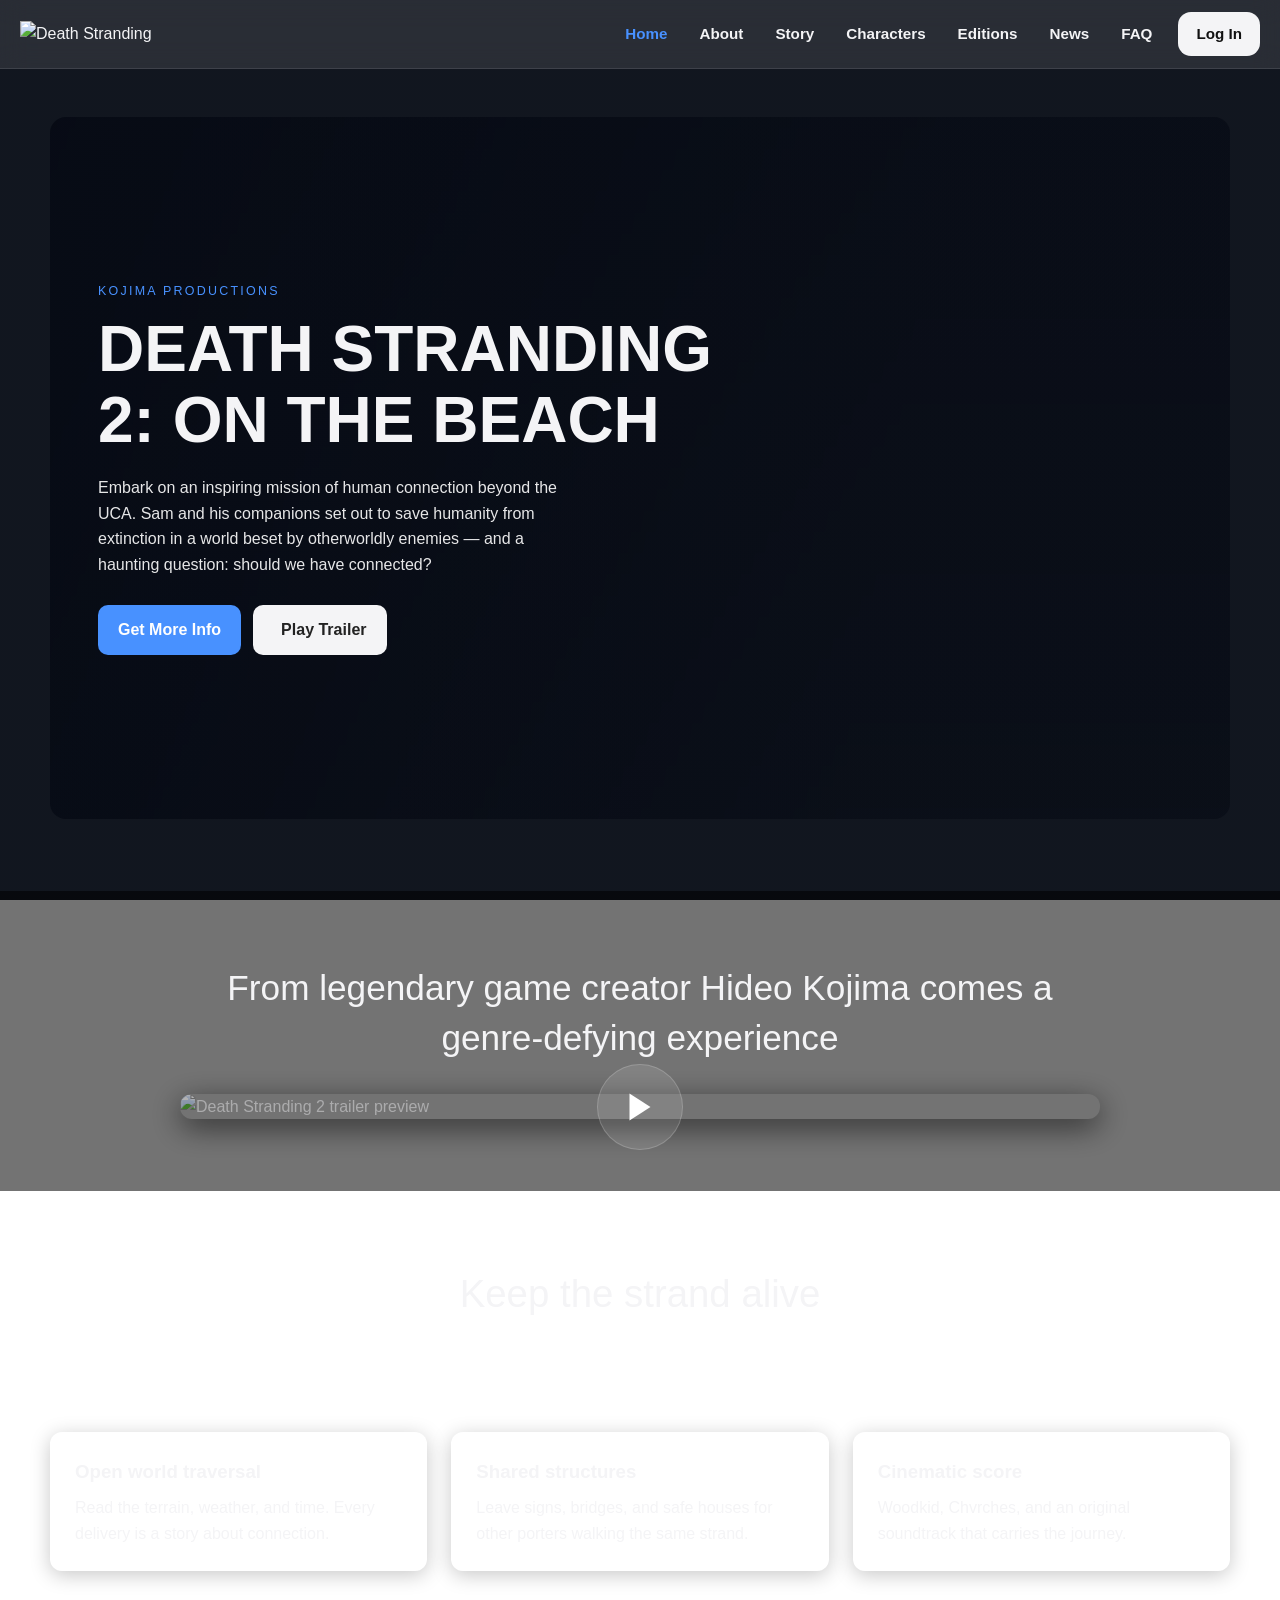
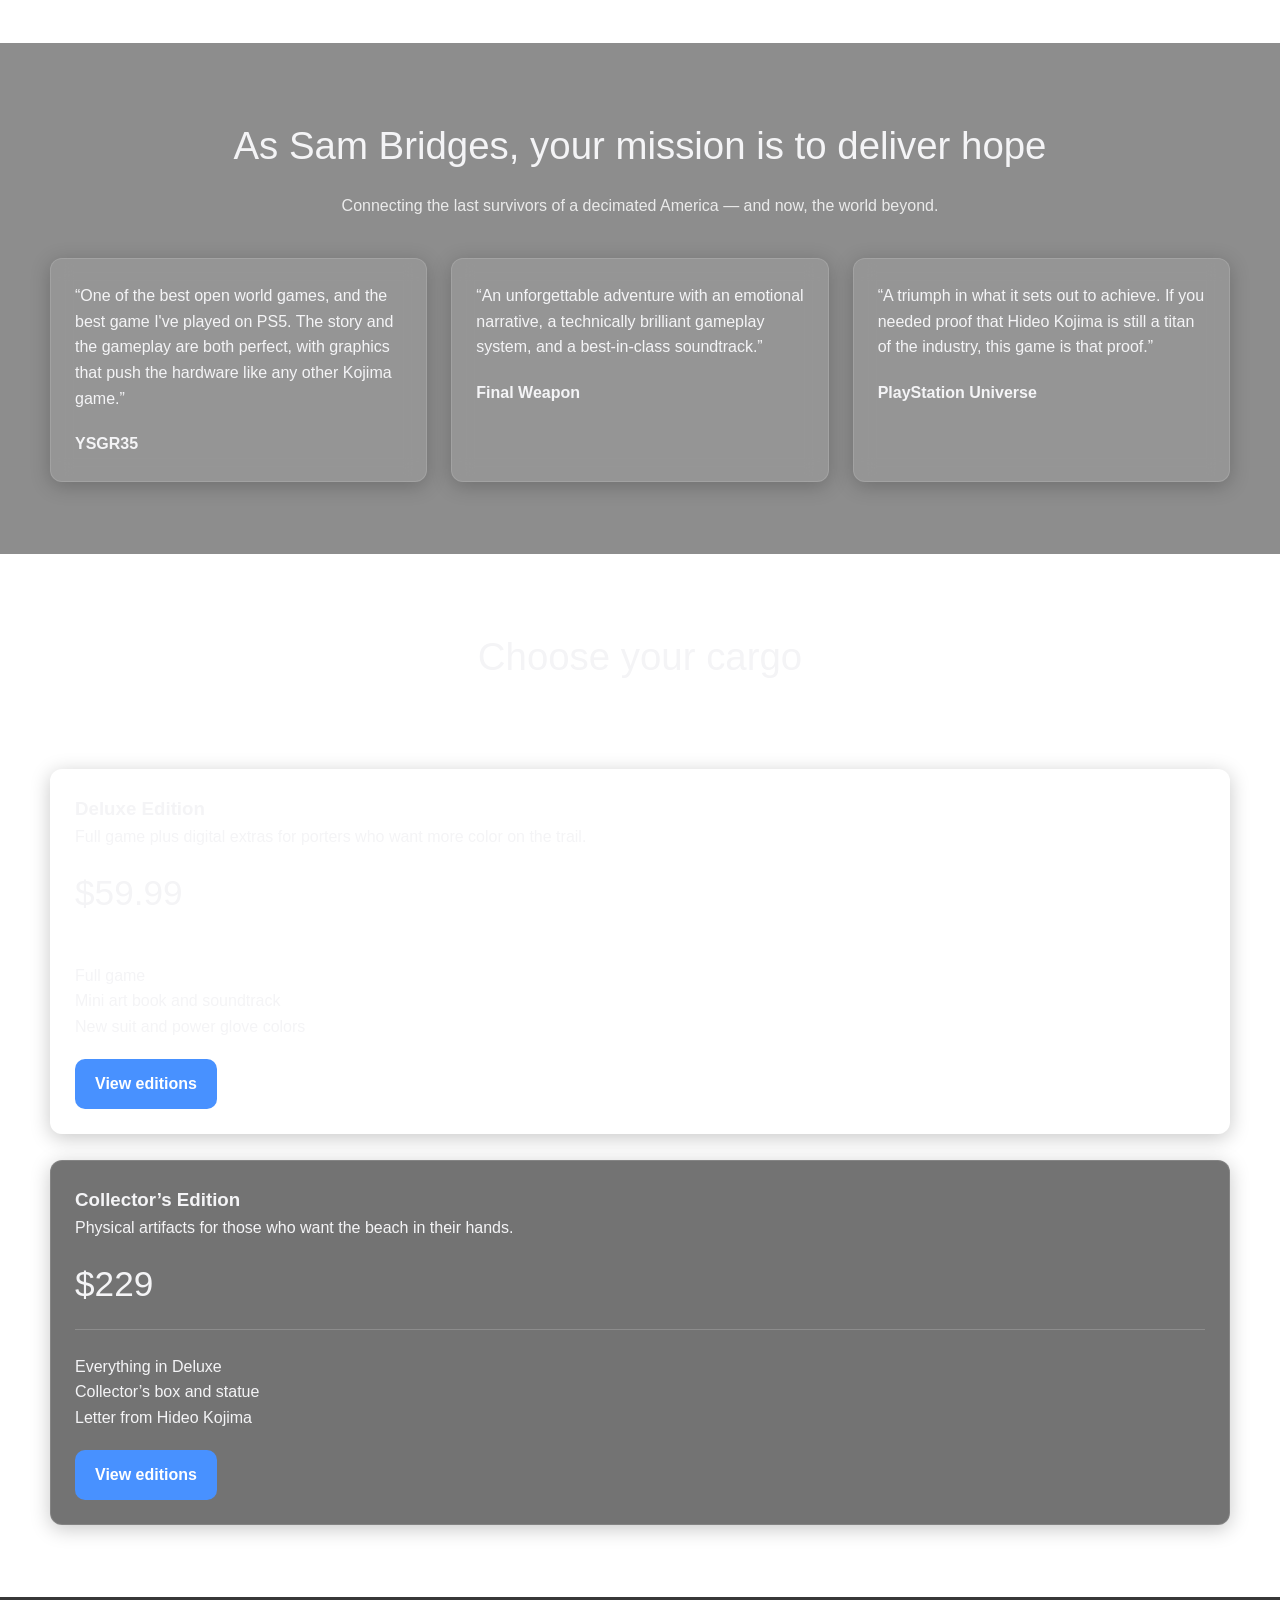
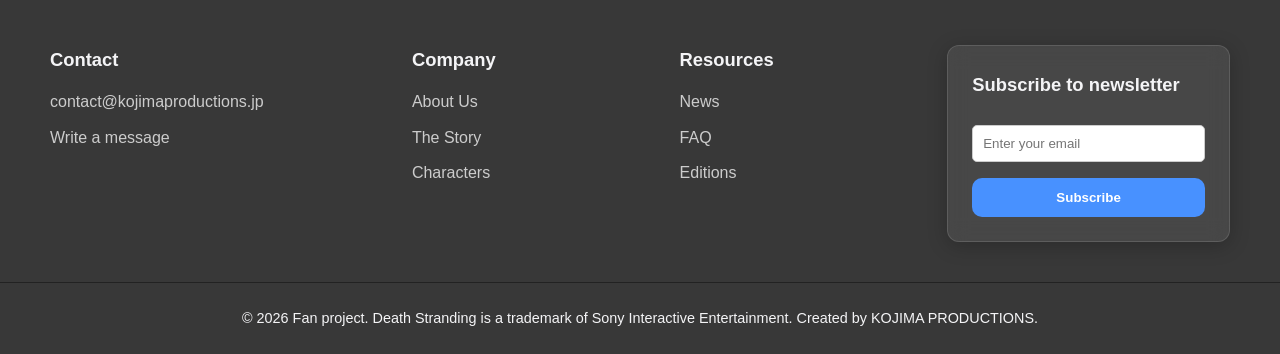
==== index.html @ be4fc911 "fix: rename home page to index.html so Home and logo links resolve. Co-authored-by: Cursor <cursorag" ====
<!doctype html>
<html lang="en">
  <head>
    <meta charset="UTF-8" />
    <meta name="viewport" content="width=device-width, initial-scale=1.0" />
    <meta
      name="description"
      content="Fan site for Death Stranding 2: On the Beach. Explore the story, characters, editions, and news."
    />
    <link
      rel="icon"
      href="assets/logo/death-stranding-high-resolution-logo-grayscale-transparent.png"
    />
    <link
      rel="stylesheet"
      href="https://cdnjs.cloudflare.com/ajax/libs/font-awesome/7.0.1/css/all.min.css"
      crossorigin="anonymous"
      referrerpolicy="no-referrer"
    />
    <link rel="stylesheet" href="./css/style.css" />
    <title>Death Stranding 2 | Home</title>
  </head>
  <body>
    <a class="skip-link" href="#main">Skip to content</a>
    <nav class="navbar">
      <div class="navbar__container">
        <a href="index.html" class="navbar__container--logo">
          <img
            src="assets/logo/red-death-stranding-high-resolution-logo-transparent.png"
            alt="Death Stranding"
          />
        </a>
        <button
          class="nav-toggle"
          type="button"
          aria-label="Open menu"
          aria-expanded="false"
        >
          <i class="fas fa-bars"></i>
        </button>
        <div class="main-menu">
          <ul>
            <li><a class="is-active" href="index.html">Home</a></li>
            <li><a href="about.html">About</a></li>
            <li><a href="story.html">Story</a></li>
            <li><a href="characters.html">Characters</a></li>
            <li><a href="editions.html">Editions</a></li>
            <li><a href="news.html">News</a></li>
            <li><a href="faq.html">FAQ</a></li>
            <li>
              <a class="btn" href="login.html"
                ><i class="fas fa-user"></i> Log In
              </a>
            </li>
          </ul>
        </div>
      </div>
    </nav>

    <main id="main">
      <section class="hero">
        <div class="hero__container">
          <div class="hero-content">
            <p class="eyebrow">KOJIMA PRODUCTIONS</p>
            <h1 class="hero-heading">DEATH STRANDING 2: ON THE BEACH</h1>
            <p class="hero-text">
              Embark on an inspiring mission of human connection beyond the UCA.
              Sam and his companions set out to save humanity from extinction in
              a world beset by otherworldly enemies — and a haunting question:
              should we have connected?
            </p>
            <div class="hero-buttons">
              <a href="about.html" class="hero-btn btn-primary"
                >Get More Info</a
              >
              <a href="#" class="hero-btn" data-open-trailer>
                <i class="fas fa-play"></i> Play Trailer
              </a>
            </div>
          </div>
        </div>
      </section>

      <section class="section video">
        <div class="video__container">
          <h2 class="video-heading">
            From legendary game creator Hideo Kojima comes a genre-defying
            experience
          </h2>
          <div class="video-content">
            <a href="#" data-open-trailer>
              <img
                src="assets/images/Lea.jpg"
                alt="Death Stranding 2 trailer preview"
                class="video-preview"
              />
            </a>
          </div>
        </div>
      </section>

      <section class="section">
        <div class="container">
          <h2 class="section-heading">Keep the strand alive</h2>
          <p class="section-copy">
            Deliver hope across a shattered landscape. Build roads, share cargo,
            and reconnect isolated cities — one step at a time.
          </p>
          <div class="feature-grid">
            <article class="card feature-card">
              <i class="fas fa-route"></i>
              <h3>Open world traversal</h3>
              <p>
                Read the terrain, weather, and time. Every delivery is a story
                about connection.
              </p>
            </article>
            <article class="card feature-card">
              <i class="fas fa-users"></i>
              <h3>Shared structures</h3>
              <p>
                Leave signs, bridges, and safe houses for other porters walking
                the same strand.
              </p>
            </article>
            <article class="card feature-card">
              <i class="fas fa-music"></i>
              <h3>Cinematic score</h3>
              <p>
                Woodkid, Chvrches, and an original soundtrack that carries the
                journey.
              </p>
            </article>
          </div>
        </div>
      </section>

      <section class="section testimonials">
        <div class="container">
          <h2 class="section-heading">
            As Sam Bridges, your mission is to deliver hope
          </h2>
          <p class="section-copy">
            Connecting the last survivors of a decimated America — and now, the
            world beyond.
          </p>
          <div class="testimonials-grid">
            <article class="testimonials__card">
              <p>
                “One of the best open world games, and the best game I've played
                on PS5. The story and the gameplay are both perfect, with
                graphics that push the hardware like any other Kojima game.”
              </p>
              <p>YSGR35</p>
            </article>
            <article class="testimonials__card">
              <p>
                “An unforgettable adventure with an emotional narrative, a
                technically brilliant gameplay system, and a best-in-class
                soundtrack.”
              </p>
              <p>Final Weapon</p>
            </article>
            <article class="testimonials__card">
              <p>
                “A triumph in what it sets out to achieve. If you needed proof
                that Hideo Kojima is still a titan of the industry, this game is
                that proof.”
              </p>
              <p>PlayStation Universe</p>
            </article>
          </div>
        </div>
      </section>

      <section class="section">
        <div class="container">
          <h2 class="section-heading">Choose your cargo</h2>
          <p class="section-copy">
            Can you reunite the shattered world, one step at a time?
          </p>
          <div class="pricing-grid">
            <article class="pricing-card">
              <h3 class="pricing-card-heading">Deluxe Edition</h3>
              <p>
                Full game plus digital extras for porters who want more color on
                the trail.
              </p>
              <p class="pricing-card-price">
                <span class="price">$59.99</span>
              </p>
              <ul>
                <li><i class="fas fa-check"></i> Full game</li>
                <li>
                  <i class="fas fa-check"></i> Mini art book and soundtrack
                </li>
                <li>
                  <i class="fas fa-check"></i> New suit and power glove colors
                </li>
              </ul>
              <a href="editions.html" class="pricing-card__btn pt-2"
                >View editions</a
              >
            </article>
            <br>
            <article class="pricing-card expensive">
              <h3 class="pricing-card-heading">Collector’s Edition</h3>
              <p>
                Physical artifacts for those who want the beach in their hands.
              </p>
              <p class="pricing-card-price"><span class="price">$229</span></p>
              <ul>
                <li><i class="fas fa-check"></i> Everything in Deluxe</li>
                <li><i class="fas fa-check"></i> Collector’s box and statue</li>
                <li><i class="fas fa-check"></i> Letter from Hideo Kojima</li>
              </ul>
              <a href="editions.html" class="pricing-card__btn pt-2"
                >View editions</a
              >
            </article>
          </div>
        </div>
      </section>
    </main>

    <footer class="footer">
      <div class="container footer-grid">
        <div>
          <h4>Contact</h4>
          <ul>
            <li>
              <a href="mailto:contact@kojimaproductions.jp"
                >contact@kojimaproductions.jp</a
              >
            </li>
            <li><a href="contact.html">Write a message</a></li>
          </ul>
        </div>
        <div>
          <h4>Company</h4>
          <ul>
            <li><a href="about.html">About Us</a></li>
            <li><a href="story.html">The Story</a></li>
            <li><a href="characters.html">Characters</a></li>
          </ul>
        </div>
        <div>
          <h4>Resources</h4>
          <ul>
            <li><a href="news.html">News</a></li>
            <li><a href="faq.html">FAQ</a></li>
            <li><a href="editions.html">Editions</a></li>
          </ul>
        </div>
        <div class="form-card" style="margin: 0; width: auto">
          <h4>Subscribe to newsletter</h4>
          <form data-form data-success="You are on the strand. Welcome aboard.">
            <input
              type="email"
              name="email"
              placeholder="Enter your email"
              required
            />
            <button type="submit" class="footer__btn">Subscribe</button>
          </form>
        </div>
      </div>
      <div class="footer__copyright">
        <p>
          © <span id="year"></span> Fan project. Death Stranding is a trademark
          of Sony Interactive Entertainment. Created by KOJIMA PRODUCTIONS.
        </p>
      </div>
    </footer>

    <div class="trailer-modal" aria-hidden="true">
      <div class="trailer-modal__dialog">
        <button
          class="modal-close"
          type="button"
          data-close-trailer
          aria-label="Close trailer"
        >
          <i class="fas fa-xmark"></i>
        </button>
        <iframe
          title="Death Stranding 2 trailer"
          allow="autoplay; encrypted-media"
          allowfullscreen
        ></iframe>
      </div>
    </div>
    <div class="toast" id="toast" role="status"></div>
    <script src="./js/main.js"></script>
  </body>
</html>
---- css/style.css ----
@font-face {
  font-family: Lato-regular;
  src: url("../assets/fonts/Lato-Regular.ttf") format("truetype");
  font-display: swap;
}

@font-face {
  font-family: Lato-light;
  src: url("../assets/fonts/Lato-Light.ttf") format("truetype");
  font-display: swap;
}

* {
  margin: 0;
  padding: 0;
  box-sizing: border-box;
}

:root {
  --primary-color: #4891ff;
  --accent-red: #ff4d4d;
  --light-color: #f4f4f6;
  --dark-color: #111;
  --glass: rgba(255, 255, 255, 0.08);
  --glass-border: rgba(255, 255, 255, 0.12);
  --max-width: 1180px;
}

html {
  scroll-behavior: smooth;
}

body {
  font-family: Lato-regular, "Segoe UI", sans-serif;
  font-size: 16px;
  line-height: 1.6;
  overflow-x: hidden;
  background-image: linear-gradient(rgba(6, 10, 20, 0.72), rgba(6, 10, 20, 0.72)),
    url("../assets/images/death-stranding-main-poster.jpg");
  background-repeat: no-repeat;
  background-size: cover;
  background-position: center;
  background-attachment: fixed;
  color: var(--light-color);
  min-height: 100vh;
}

body::before {
  content: "";
  position: fixed;
  inset: 0;
  background: rgba(6, 10, 20, 0.82);
  pointer-events: none;
  z-index: 0;
}

body.nav-open,
body.modal-open {
  overflow: hidden;
}

.skip-link {
  position: absolute;
  left: 16px;
  top: -48px;
  z-index: 2000;
  background: var(--primary-color);
  color: #fff;
  padding: 8px 14px;
  border-radius: 8px;
}

.skip-link:focus {
  top: 16px;
}

img {
  max-width: 100%;
  height: auto;
  display: block;
}

a {
  text-decoration: none;
  color: var(--light-color);
}

ul {
  list-style: none;
}

button,
input,
textarea,
select {
  font-family: inherit;
}

.container {
  width: min(var(--max-width), calc(100% - 32px));
  margin: 0 auto;
  position: relative;
  z-index: 2;
}

.section {
  position: relative;
  z-index: 2;
  padding: 72px 0;
}

.section-heading {
  font-size: clamp(1.6rem, 3vw, 2.4rem);
  font-weight: 500;
  text-align: center;
  margin-bottom: 16px;
}

.section-copy {
  max-width: 720px;
  margin: 0 auto 40px;
  text-align: center;
  color: rgba(255, 255, 255, 0.82);
  font-family: Lato-light, sans-serif;
}

.btn,
.hero-btn,
.pricing-card__btn,
.footer__btn {
  display: inline-flex;
  align-items: center;
  justify-content: center;
  gap: 8px;
  padding: 12px 20px;
  border: none;
  border-radius: 10px;
  font-weight: 600;
  cursor: pointer;
  text-align: center;
  transition: opacity 0.3s ease, transform 0.3s ease;
}

.btn:hover,
.hero-btn:hover,
.pricing-card__btn:hover,
.footer__btn:hover {
  opacity: 0.86;
  transform: translateY(-1px);
}

.btn-primary,
.hero-btn.btn-primary,
.pricing-card__btn,
.footer__btn {
  background: var(--primary-color);
  color: #fff;
}

.btn-ghost,
.hero-btn {
  background: var(--light-color);
  color: #222;
}

.navbar {
  background: rgba(255, 255, 255, 0.1);
  padding: 12px 0;
  position: sticky;
  top: 0;
  backdrop-filter: blur(14px);
  -webkit-backdrop-filter: blur(14px);
  z-index: 1002;
  border-bottom: 1px solid rgba(255, 255, 255, 0.1);
}

.navbar.is-scrolled {
  background: rgba(8, 12, 24, 0.88);
}

.navbar__container {
  width: min(1240px, calc(100% - 28px));
  margin: 0 auto;
  display: flex;
  justify-content: space-between;
  align-items: center;
  gap: 16px;
  position: relative;
  z-index: 1003;
}

.navbar__container--logo img {
  width: 132px;
  height: auto;
}

.nav-toggle {
  display: none;
  width: 44px;
  height: 44px;
  border: 1px solid var(--glass-border);
  border-radius: 10px;
  background: var(--glass);
  color: #fff;
  cursor: pointer;
}

.main-menu ul {
  display: flex;
  align-items: center;
  gap: 4px;
}

.navbar ul li a {
  padding: 10px 14px;
  display: block;
  font-weight: 600;
  font-size: 0.95rem;
  transition: color 0.3s ease;
}

.navbar ul li a:hover,
.navbar ul li a.is-active {
  color: var(--primary-color);
}

.navbar ul li a.btn {
  margin-left: 8px;
  background: var(--light-color);
  color: var(--dark-color);
  border-radius: 13px;
  padding: 10px 18px;
}

.navbar ul li a.btn:hover {
  color: var(--primary-color);
}

.hero {
  position: relative;
  z-index: 2;
  padding: 48px 0 72px;
}

.hero__container {
  width: min(1180px, calc(100% - 32px));
  margin: 0 auto;
  min-height: min(78vh, 760px);
  display: flex;
  align-items: center;
  padding: 48px;
  background-image: linear-gradient(rgba(6, 10, 20, 0.55), rgba(6, 10, 20, 0.42)),
    url("../assets/images/death-stranding-solo-baby.jpg");
  background-repeat: no-repeat;
  background-size: cover;
  background-position: center right;
  border-radius: 16px;
  overflow: hidden;
  position: relative;
}

.hero__container::before {
  content: "";
  position: absolute;
  inset: 0;
  background: linear-gradient(100deg,
      rgba(6, 10, 20, 0.72) 0%,
      rgba(6, 10, 20, 0.28) 70%);
}

.hero-content {
  width: min(640px, 100%);
  position: relative;
  z-index: 2;
}

.eyebrow {
  letter-spacing: 0.18em;
  text-transform: uppercase;
  font-size: 0.78rem;
  color: var(--primary-color);
  margin-bottom: 12px;
}

.hero-heading,
.page-hero h1 {
  font-size: clamp(2rem, 5vw, 4rem);
  line-height: 1.12;
  font-weight: 600;
  margin-bottom: 18px;
}

.hero-text {
  max-width: 52ch;
  margin-bottom: 28px;
  color: rgba(255, 255, 255, 0.9);
  font-family: Lato-light, sans-serif;
}

.hero-buttons {
  display: flex;
  flex-wrap: wrap;
  gap: 12px;
}

.page-hero {
  position: relative;
  z-index: 2;
  padding: 56px 0 24px;
}

.page-hero__inner {
  width: min(1180px, calc(100% - 32px));
  margin: 0 auto;
  padding: 48px 40px;
  border-radius: 16px;
  background: linear-gradient(rgba(6, 10, 20, 0.55), rgba(6, 10, 20, 0.55)),
    url("../assets/images/death-stranding-Lea.jpg") center / cover no-repeat;
}

.page-hero.page-hero--poster .page-hero__inner {
  background-image: linear-gradient(rgba(6, 10, 20, 0.6), rgba(6, 10, 20, 0.6)),
    url("../assets/images/death-stranding-main-poster.jpg");
}

.page-hero.page-hero--lea .page-hero__inner {
  background-image: linear-gradient(rgba(6, 10, 20, 0.58), rgba(6, 10, 20, 0.58)),
    url("../assets/images/Lea.jpg");
}

.page-hero p {
  max-width: 62ch;
  color: rgba(255, 255, 255, 0.88);
}

.video {
  background: rgba(0, 0, 0, 0.55);
}

.video__container {
  width: min(920px, calc(100% - 32px));
  margin: 0 auto;
}

.video-heading {
  font-size: clamp(1.4rem, 3vw, 2.2rem);
  line-height: 1.4;
  font-weight: 400;
  margin-bottom: 32px;
  text-align: center;
}

.video-content a {
  position: relative;
  display: block;
}

.video-preview {
  width: 100%;
  border-radius: 12px;
  box-shadow: 0 8px 30px rgba(0, 0, 0, 0.6);
  filter: brightness(0.7);
  transition: transform 0.3s ease, filter 0.3s ease;
}

.video-content a::before,
.video-content a::after {
  content: "";
  position: absolute;
  left: 50%;
  top: 50%;
  transform: translate(-50%, -50%);
  pointer-events: none;
}

.video-content a::before {
  width: 84px;
  height: 84px;
  border-radius: 50%;
  background: rgba(255, 255, 255, 0.1);
  border: 1px solid rgba(255, 255, 255, 0.18);
  z-index: 3;
}

.video-content a::after {
  width: 36px;
  height: 36px;
  background-image: url("data:image/svg+xml;utf8,<svg xmlns='http://www.w3.org/2000/svg' viewBox='0 0 24 24'><polygon points='5,3 19,12 5,21' fill='%23ffffff'/></svg>");
  background-repeat: no-repeat;
  background-size: contain;
  z-index: 4;
}

.video-content a:hover .video-preview {
  transform: scale(1.02);
  filter: brightness(0.9);
}

.testimonials {
  background: rgba(17, 17, 17, 0.48);
}

.testimonials-grid,
.feature-grid,
.character-grid,
.news-grid,
.editions-grid,
.stat-grid {
  display: grid;
  gap: 24px;
}

.testimonials-grid {
  grid-template-columns: repeat(3, 1fr);
}

.card,
.testimonials__card,
.pricing-card,
.character-card,
.news-card,
.stat-card,
.form-card {
  background: var(--glass);
  backdrop-filter: blur(10px);
  border: 1px solid var(--glass-border);
  border-radius: 12px;
  box-shadow: 0 4px 20px rgba(0, 0, 0, 0.22);
  padding: 24px;
}

.testimonials__card:hover,
.pricing-card:hover,
.character-card:hover,
.news-card:hover {
  transform: translateY(-5px);
  transition: transform 0.3s ease;
}

.testimonials__card p:last-child {
  margin-top: 20px;
  font-weight: 700;
}

.feature-grid {
  grid-template-columns: repeat(3, 1fr);
}

.feature-card i {
  color: var(--primary-color);
  font-size: 1.4rem;
  margin-bottom: 12px;
}

.feature-card h3 {
  margin-bottom: 8px;
}

.stat-grid {
  grid-template-columns: repeat(4, 1fr);
  margin-top: 8px;
}

.stat-card {
  text-align: center;
}

.stat-card strong {
  display: block;
  font-size: 1.8rem;
  color: var(--primary-color);
}

.character-grid {
  grid-template-columns: repeat(3, 1fr);
}

.character-card {
  padding: 0;
  overflow: hidden;
}

.character-card img {
  width: 100%;
  height: 280px;
  object-fit: cover;
}

.character-card .card-body {
  padding: 20px;
}

.character-card h3 {
  margin-bottom: 6px;
}

.character-card span {
  color: var(--primary-color);
  font-size: 0.85rem;
  letter-spacing: 0.08em;
  text-transform: uppercase;
}

.pricing {
  padding-bottom: 80px;
}

.pricing-grid,
.editions-grid {
  grid-template-columns: repeat(2, 1fr);
}

.pricing-card-price {
  margin: 16px 0 24px;
  padding-bottom: 16px;
  border-bottom: 1px solid rgba(255, 255, 255, 0.18);
}

.price {
  font-size: 2.2rem;
}

.pricing ul,
.editions-grid ul {
  margin: 20px 0 28px;
}

.pricing ul li,
.editions-grid ul li {
  margin-bottom: 12px;
}

.pricing ul li i,
.editions-grid ul li i {
  margin-right: 8px;
  color: var(--primary-color);
}

.expensive {
  background: rgba(0, 0, 0, 0.55);
}

.pricing-footer,
.legal-note {
  margin-top: 28px;
  opacity: 0.55;
  font-size: 0.9rem;
}

.faq {
  background: rgba(0, 0, 0, 0.55);
}

.faq-menu {
  max-width: 460px;
  margin: 0 auto 28px;
  display: flex;
  justify-content: space-between;
  gap: 8px;
  background: var(--dark-color);
  padding: 8px;
  border-radius: 10px;
}

.faq-menu li,
.faq-menu button {
  flex: 1;
  padding: 10px 12px;
  border: 0;
  border-radius: 8px;
  background: transparent;
  color: #fff;
  font-weight: 600;
  cursor: pointer;
}

.faq-menu li.active,
.faq-menu button.active {
  background: var(--primary-color);
}

.faq-group {
  border-bottom: 1px solid rgba(255, 255, 255, 0.2);
}

.faq-group-header {
  width: 100%;
  padding: 20px 0;
  display: flex;
  justify-content: space-between;
  align-items: center;
  gap: 16px;
  background: none;
  border: 0;
  color: inherit;
  text-align: left;
  cursor: pointer;
}

.faq-group-header h4 {
  font-size: 1.05rem;
}

.faq-group-body {
  display: none;
  padding-bottom: 18px;
  color: rgba(255, 255, 255, 0.82);
}

.faq-group-body.open,
.faq-group.is-open .faq-group-body {
  display: block;
}

.news-grid {
  grid-template-columns: repeat(3, 1fr);
}

.news-card {
  padding: 0;
  overflow: hidden;
  display: flex;
  flex-direction: column;
}

.news-card img {
  width: 100%;
  height: 190px;
  object-fit: cover;
}

.news-card .card-body {
  padding: 20px;
  display: flex;
  flex-direction: column;
  gap: 10px;
  flex: 1;
}

.news-card time {
  font-size: 0.82rem;
  color: var(--primary-color);
}

.news-card .read-more {
  margin-top: auto;
  color: var(--primary-color);
  font-weight: 700;
}

.article {
  width: min(760px, calc(100% - 32px));
  margin: 0 auto 80px;
  position: relative;
  z-index: 2;
}

.article img {
  width: 100%;
  max-height: 420px;
  object-fit: cover;
  border-radius: 14px;
  margin: 8px 0 24px;
}

.article p {
  margin-bottom: 16px;
  color: rgba(255, 255, 255, 0.88);
}

.split {
  display: grid;
  grid-template-columns: 1.1fr 0.9fr;
  gap: 32px;
  align-items: center;
}

.split img {
  width: 100%;
  height: 420px;
  object-fit: cover;
  border-radius: 14px;
}

.form-card {
  width: min(520px, 100%);
  margin: 0 auto 80px;
}

.form-row {
  display: flex;
  flex-direction: column;
  gap: 6px;
  margin-bottom: 16px;
}

.form-row label {
  font-weight: 600;
}

.form-row input,
.form-row textarea,
.form-row select {
  width: 100%;
  padding: 12px 14px;
  border-radius: 8px;
  border: 1px solid rgba(255, 255, 255, 0.2);
  background: rgba(255, 255, 255, 0.08);
  color: #fff;
}

.form-row textarea {
  min-height: 140px;
  resize: vertical;
}

.form-actions {
  display: flex;
  flex-direction: column;
  gap: 12px;
}

.form-note {
  text-align: center;
  color: rgba(255, 255, 255, 0.7);
}

.form-note a {
  color: var(--primary-color);
}

.footer {
  padding: 48px 0 24px;
  background: rgba(0, 0, 0, 0.78);
  position: relative;
  z-index: 2;
}

.footer-grid {
  display: grid;
  grid-template-columns: 1.4fr 1fr 1fr 1.2fr;
  gap: 32px;
}

.footer h4 {
  margin-bottom: 10px;
  font-size: 1.15rem;
}

.footer ul li {
  line-height: 2.2;
}

.footer a {
  color: #ccc;
}

.footer a:hover {
  color: #fff;
}

.footer input[type="email"] {
  width: 100%;
  padding: 10px;
  border: 1px solid #ccc;
  border-radius: 5px;
  margin: 16px 0;
}

.footer__btn {
  width: 100%;
}

.footer__copyright {
  margin-top: 40px;
  padding-top: 24px;
  text-align: center;
  border-top: 1px solid #222;
  font-size: 0.9rem;
}

.toast {
  position: fixed;
  right: 20px;
  bottom: 20px;
  z-index: 1400;
  background: #16345f;
  color: #fff;
  padding: 14px 18px;
  border-radius: 10px;
  box-shadow: 0 10px 30px rgba(0, 0, 0, 0.35);
  opacity: 0;
  pointer-events: none;
  transform: translateY(12px);
  transition: 0.25s ease;
}

.toast.is-visible {
  opacity: 1;
  transform: translateY(0);
}

.trailer-modal {
  position: fixed;
  inset: 0;
  z-index: 1500;
  display: none;
  place-items: center;
  background: rgba(0, 0, 0, 0.78);
  padding: 20px;
}

.trailer-modal.is-open {
  display: grid;
}

.trailer-modal__dialog {
  width: min(900px, 100%);
  aspect-ratio: 16 / 9;
  background: #000;
  border-radius: 12px;
  overflow: visible;
  position: relative;
}

.trailer-modal iframe {
  width: 100%;
  height: 100%;
  border: 0;
  border-radius: 12px;
}

.modal-close {
  position: absolute;
  top: -42px;
  right: 0;
  background: transparent;
  border: 0;
  color: #fff;
  font-size: 1.6rem;
  cursor: pointer;
}

@media (max-width: 1100px) {

  .testimonials-grid,
  .feature-grid,
  .character-grid,
  .news-grid,
  .stat-grid {
    grid-template-columns: repeat(2, 1fr);
  }

  .footer-grid {
    grid-template-columns: 1fr 1fr;
  }

  .nav-toggle {
    display: inline-flex;
    align-items: center;
    justify-content: center;
  }

  .main-menu {
    position: absolute;
    top: calc(100% + 10px);
    right: 14px;
    left: 14px;
    background: rgba(8, 12, 24, 0.96);
    border: 1px solid var(--glass-border);
    border-radius: 12px;
    display: none;
  }

  .main-menu.is-open {
    display: block;
  }

  .main-menu ul {
    flex-direction: column;
    align-items: stretch;
    padding: 12px;
  }

  .navbar ul li a.btn {
    margin-left: 0;
  }
}

@media (max-width: 768px) {
  body {
    background-attachment: scroll;
  }

  .hero__container,
  .page-hero__inner {
    padding: 28px 20px;
    min-height: 520px;
    background-position: center;
  }

  .hero__container {
    background-image: linear-gradient(rgba(6, 10, 20, 0.55), rgba(6, 10, 20, 0.42)),
      url("../assets/images/death-stranding-Lea.jpg");
  }

  .hero-buttons .hero-btn {
    flex: 1 1 140px;
  }

  .testimonials-grid,
  .feature-grid,
  .character-grid,
  .news-grid,
  .pricing-grid,
  .editions-grid,
  .stat-grid,
  .split,
  .footer-grid {
    grid-template-columns: 1fr;
  }

  .split img,
  .character-card img {
    height: 240px;
  }

  .faq-menu {
    flex-direction: column;
  }
}

@media (max-width: 480px) {
  .navbar__container--logo img {
    width: 108px;
  }

  .hero-heading {
    font-size: 1.7rem;
  }

  .section {
    padding: 48px 0;
  }
}

.pt-2 {
  margin-top: 20px;
}
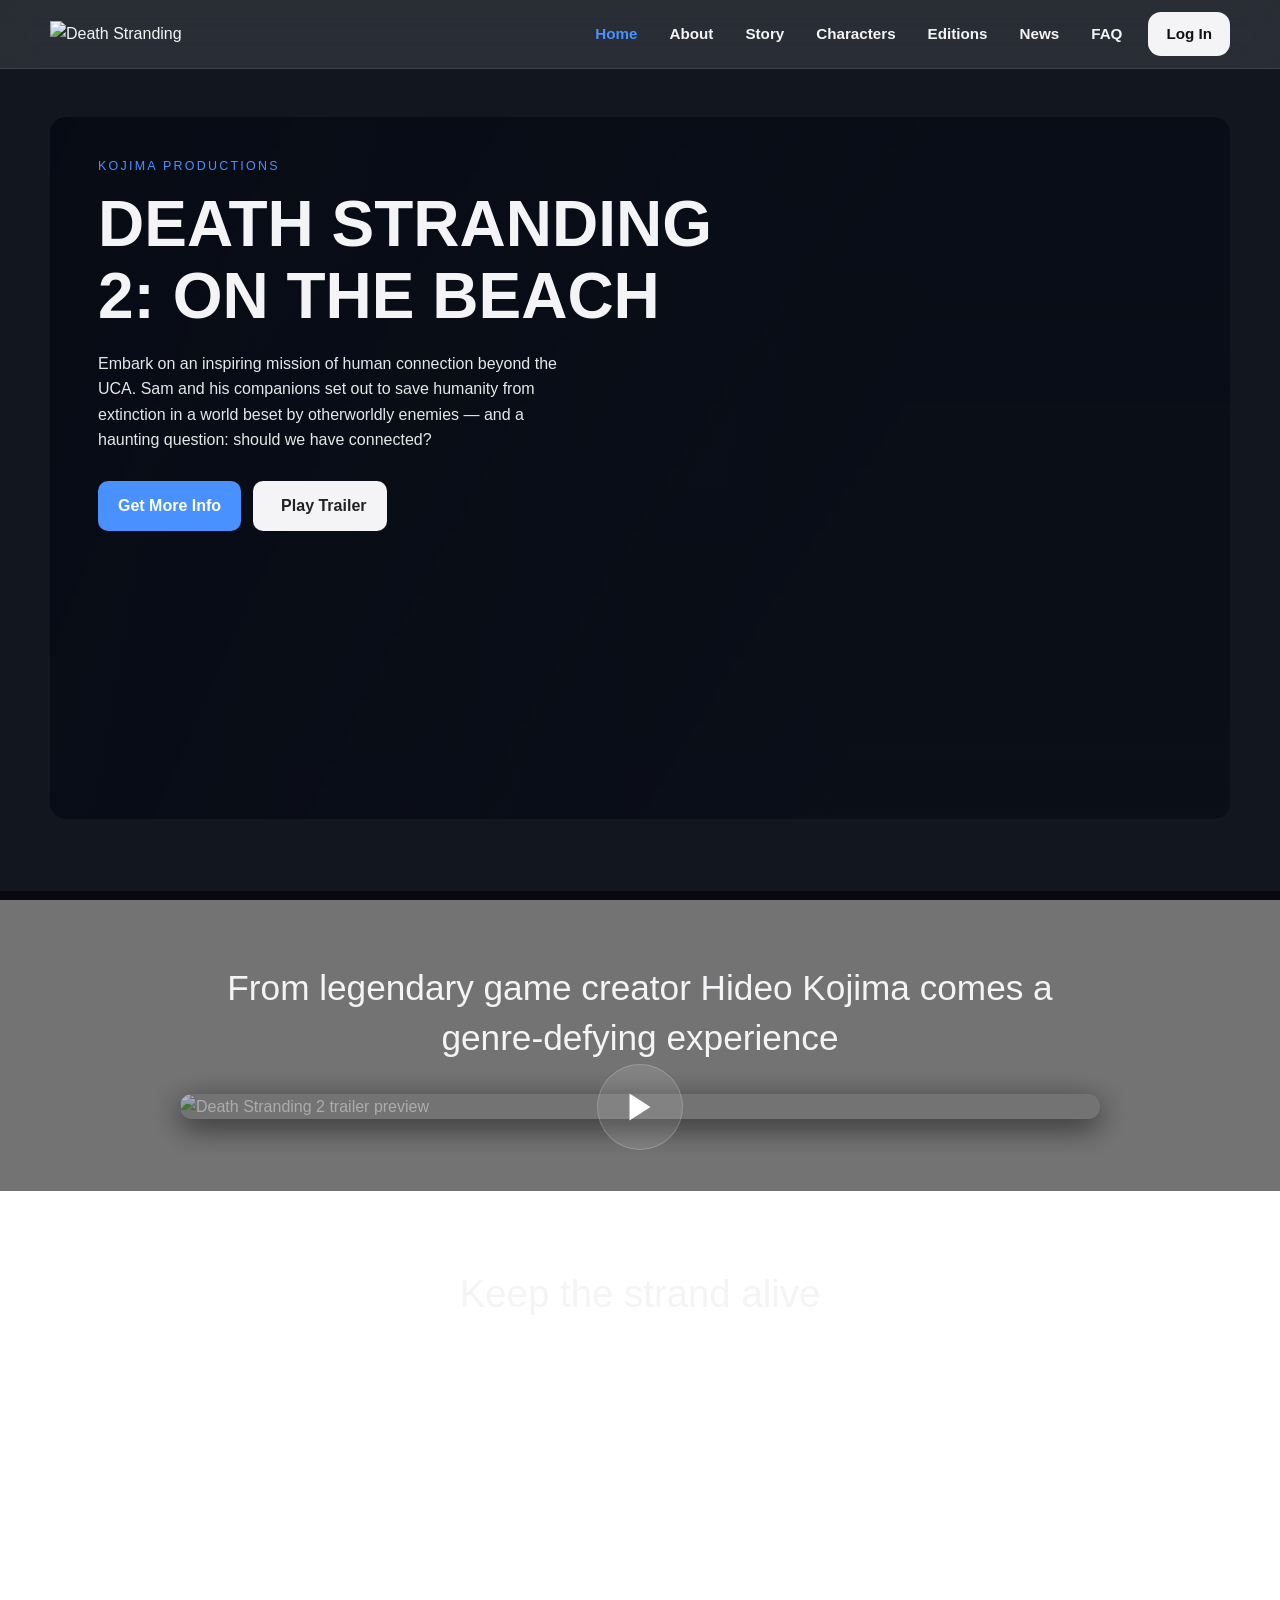
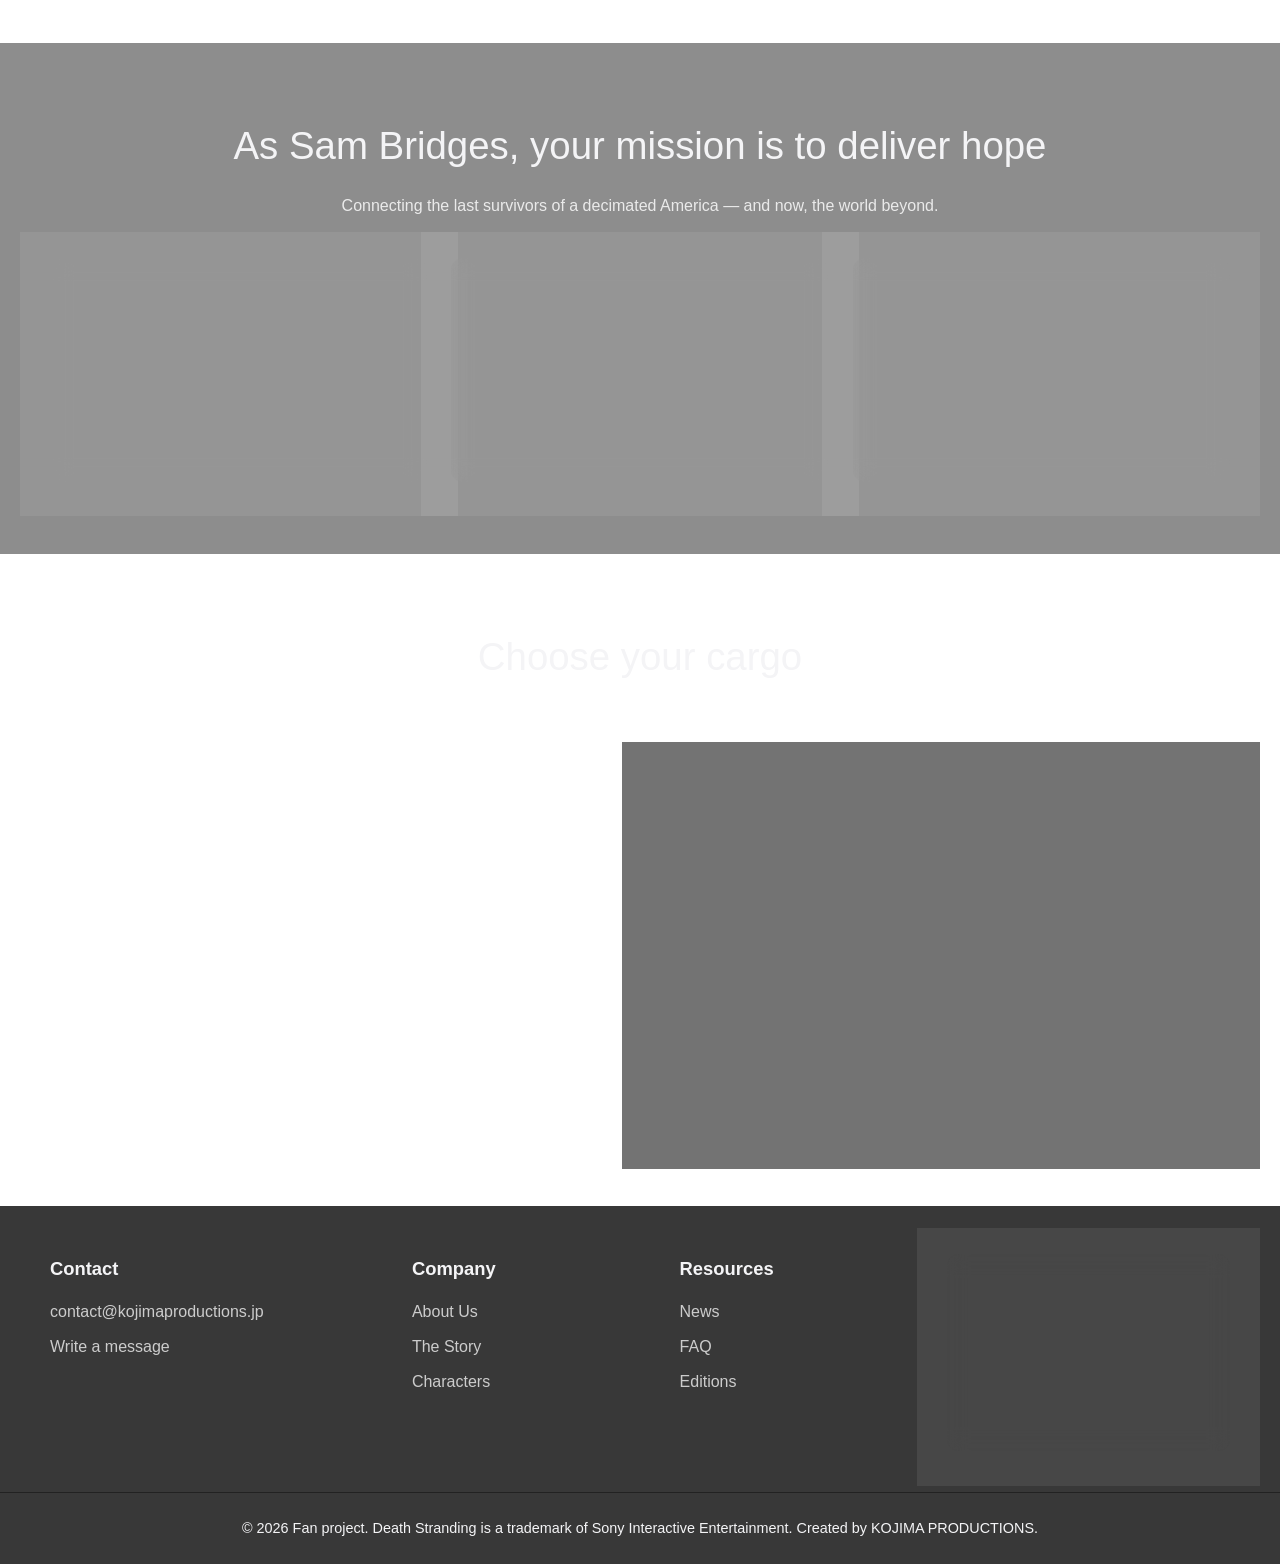
==== commit 2819cf81: "fix: align home layout, stack cargo cards in two columns, and open the trailer on YouTube. Co-author" ====
--- a/index.html
+++ b/index.html
@@ -24,7 +24,7 @@
     <a class="skip-link" href="#main">Skip to content</a>
     <nav class="navbar">
       <div class="navbar__container">
-        <a href="index.html" class="navbar__container--logo">
+        <a href="index.html" class="navbar__container--logo" aria-label="Home">
           <img
             src="assets/logo/red-death-stranding-high-resolution-logo-transparent.png"
             alt="Death Stranding"
@@ -73,7 +73,12 @@
               <a href="about.html" class="hero-btn btn-primary"
                 >Get More Info</a
               >
-              <a href="#" class="hero-btn" data-open-trailer>
+              <a
+                href="https://www.youtube.com/watch?v=eT_A2gPhTIw"
+                class="hero-btn"
+                target="_blank"
+                rel="noopener noreferrer"
+              >
                 <i class="fas fa-play"></i> Play Trailer
               </a>
             </div>
@@ -88,7 +93,11 @@
             experience
           </h2>
           <div class="video-content">
-            <a href="#" data-open-trailer>
+            <a
+              href="https://www.youtube.com/watch?v=eT_A2gPhTIw"
+              target="_blank"
+              rel="noopener noreferrer"
+            >
               <img
                 src="assets/images/Lea.jpg"
                 alt="Death Stranding 2 trailer preview"
@@ -202,7 +211,6 @@
                 >View editions</a
               >
             </article>
-            <br>
             <article class="pricing-card expensive">
               <h3 class="pricing-card-heading">Collector’s Edition</h3>
               <p>
@@ -273,23 +281,6 @@
       </div>
     </footer>
 
-    <div class="trailer-modal" aria-hidden="true">
-      <div class="trailer-modal__dialog">
-        <button
-          class="modal-close"
-          type="button"
-          data-close-trailer
-          aria-label="Close trailer"
-        >
-          <i class="fas fa-xmark"></i>
-        </button>
-        <iframe
-          title="Death Stranding 2 trailer"
-          allow="autoplay; encrypted-media"
-          allowfullscreen
-        ></iframe>
-      </div>
-    </div>
     <div class="toast" id="toast" role="status"></div>
     <script src="./js/main.js"></script>
   </body>
--- a/css/style.css
+++ b/css/style.css
@@ -179,7 +179,7 @@
 }
 
 .navbar__container {
-  width: min(1240px, calc(100% - 28px));
+  width: min(var(--max-width), calc(100% - 32px));
   margin: 0 auto;
   display: flex;
   justify-content: space-between;
@@ -187,6 +187,13 @@
   gap: 16px;
   position: relative;
   z-index: 1003;
+}
+
+.navbar__container--logo {
+  display: block;
+  position: relative;
+  z-index: 1004;
+  flex-shrink: 0;
 }
 
 .navbar__container--logo img {
@@ -243,12 +250,13 @@
 }
 
 .hero__container {
-  width: min(1180px, calc(100% - 32px));
+  width: min(var(--max-width), calc(100% - 32px));
   margin: 0 auto;
   min-height: min(78vh, 760px);
   display: flex;
-  align-items: center;
-  padding: 48px;
+  align-items: flex-start;
+  justify-content: flex-start;
+  padding: 40px 48px;
   background-image: linear-gradient(rgba(6, 10, 20, 0.55), rgba(6, 10, 20, 0.42)),
     url("../assets/images/death-stranding-solo-baby.jpg");
   background-repeat: no-repeat;
@@ -272,6 +280,9 @@
   width: min(640px, 100%);
   position: relative;
   z-index: 2;
+  text-align: left;
+  margin: 0;
+  align-self: flex-start;
 }
 
 .eyebrow {
@@ -310,7 +321,7 @@
 }
 
 .page-hero__inner {
-  width: min(1180px, calc(100% - 32px));
+  width: min(var(--max-width), calc(100% - 32px));
   margin: 0 auto;
   padding: 48px 40px;
   border-radius: 16px;
@@ -405,6 +416,7 @@
 .character-grid,
 .news-grid,
 .editions-grid,
+.pricing-grid,
 .stat-grid {
   display: grid;
   gap: 24px;
@@ -900,8 +912,23 @@
   }
 
   .hero__container {
-    background-image: linear-gradient(rgba(6, 10, 20, 0.55), rgba(6, 10, 20, 0.42)),
+    min-height: min(72vh, 680px);
+    align-items: flex-end;
+    background-image: linear-gradient(
+        to top,
+        rgba(6, 10, 20, 0.88) 0%,
+        rgba(6, 10, 20, 0.45) 42%,
+        rgba(6, 10, 20, 0.18) 100%
+      ),
       url("../assets/images/death-stranding-Lea.jpg");
+  }
+
+  .hero__container::before {
+    background: none;
+  }
+
+  .hero-content {
+    align-self: flex-end;
   }
 
   .hero-buttons .hero-btn {
